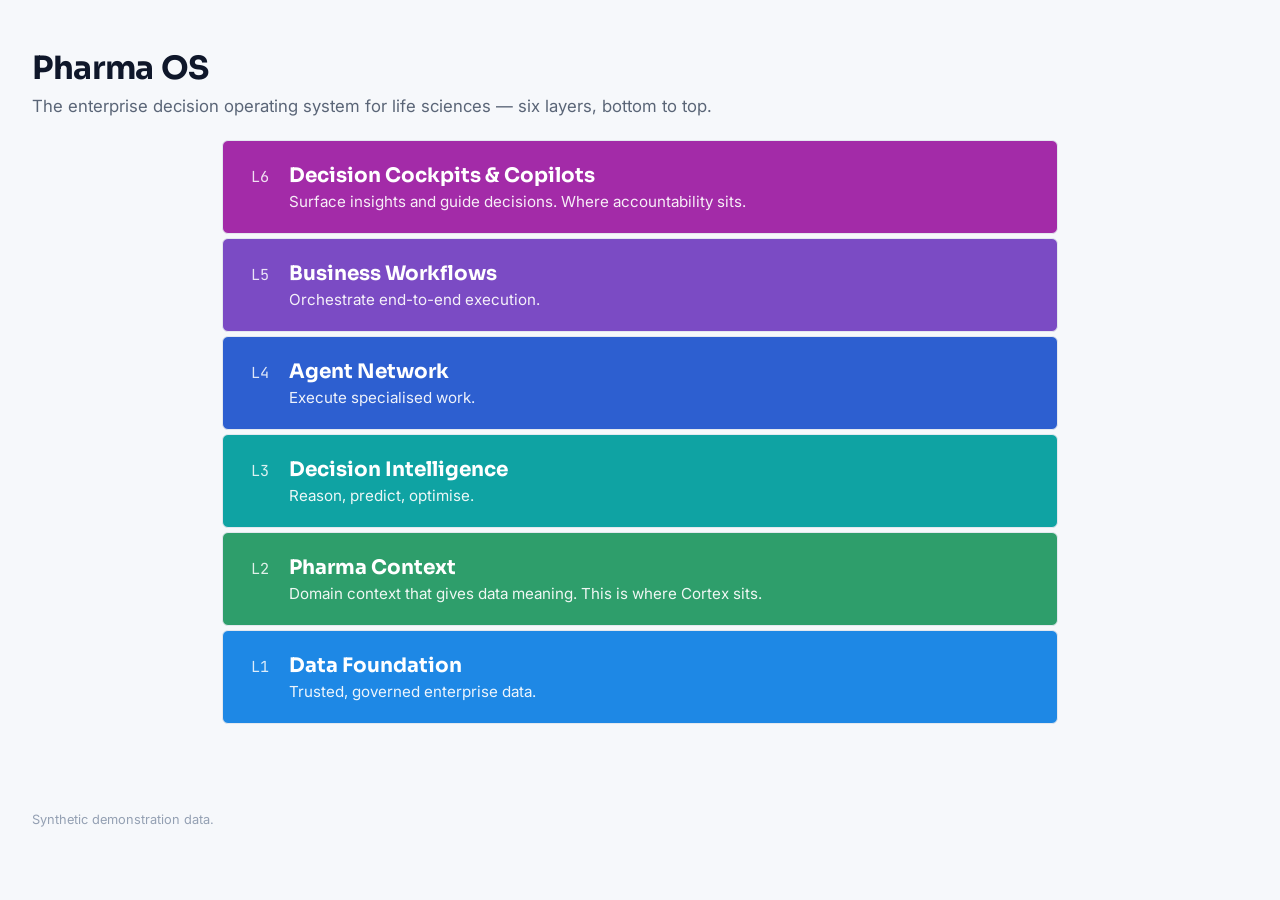
==== index.html @ 409413a5 "Add Step 1: six-layer stack skeleton index.html, styles.css and content.js — plain HTML/CSS/JS, no b" ====
<!DOCTYPE html>
<html lang="en">
<head>
  <meta charset="UTF-8">
  <meta name="viewport" content="width=device-width, initial-scale=1.0">
  <title>Pharma OS</title>
  <link rel="preconnect" href="https://fonts.googleapis.com">
  <link rel="preconnect" href="https://fonts.gstatic.com" crossorigin>
  <link href="https://fonts.googleapis.com/css2?family=Sora:wght@400;600;700&family=Inter:wght@400;500;600&family=JetBrains+Mono:wght@400;500&display=swap" rel="stylesheet">
  <link rel="stylesheet" href="styles.css">
</head>
<body>
  <header class="page-header">
    <h1>Pharma OS</h1>
    <p>The enterprise decision operating system for life sciences — six layers, bottom to top.</p>
  </header>

  <main>
    <div class="stack" id="stack"></div>
  </main>

  <footer class="page-footer">
    Synthetic demonstration data.
  </footer>

  <script src="content.js"></script>
  <script>
    const stack = document.getElementById("stack");

    PHARMA_OS_LAYERS.forEach((layer) => {
      const el = document.createElement("section");
      el.className = "layer";
      el.style.backgroundColor = `var(${layer.colorVar})`;

      el.innerHTML = `
        <span class="layer-number">L${layer.number}</span>
        <div class="layer-body">
          <h2 class="layer-name">${layer.name}</h2>
          <p class="layer-tagline">${layer.tagline}</p>
        </div>
      `;

      stack.appendChild(el);
    });
  </script>
</body>
</html>
---- styles.css ----
/* styles.css — shared styling for all Pharma OS pages.
   Colour tokens and type scale come from CLAUDE.md. Keep them here, in one place. */

:root {
  /* Layer colours — the stack ascends in colour, cool at the data layer to warm at decision layer */
  --l1-data:      #1E88E5;  /* Data Foundation       */
  --l2-context:   #2E9E6B;  /* Pharma Context        */
  --l3-intel:     #0FA3A3;  /* Decision Intelligence */
  --l4-agents:    #2D5FD0;  /* Agent Network         */
  --l5-workflow:  #7B4BC4;  /* Business Workflows    */
  --l6-cockpit:   #A32BA8;  /* Decision Cockpits     */

  --ink:        #0F172A;
  --ink-muted:  #5A6577;
  --ink-faint:  #94A0B3;
  --paper:      #FFFFFF;
  --canvas:     #F6F8FB;
  --hairline:   #E3E8EF;
  --gov:        #475569;   /* governance rail — deliberately neutral */
  --flag:       #B45309;   /* unconfirmed [?] items                 */

  --font-display: "Sora", sans-serif;
  --font-body: "Inter", sans-serif;
  --font-mono: "JetBrains Mono", monospace;
}

* {
  box-sizing: border-box;
}

html, body {
  margin: 0;
  padding: 0;
}

body {
  background: var(--canvas);
  color: var(--ink);
  font-family: var(--font-body);
  -webkit-font-smoothing: antialiased;
}

h1, h2, h3 {
  font-family: var(--font-display);
  margin: 0;
}

p {
  margin: 0;
}

a {
  color: inherit;
}

:focus-visible {
  outline: 2px solid var(--l4-agents);
  outline-offset: 2px;
}

.page-header {
  max-width: 1280px;
  margin: 0 auto;
  padding: 48px 32px 24px;
}

.page-header h1 {
  font-size: 2rem;
  letter-spacing: -0.01em;
}

.page-header p {
  color: var(--ink-muted);
  margin-top: 8px;
  font-size: 1.05rem;
}

/* --- Six-layer stack --- */

.stack {
  max-width: 900px;
  margin: 0 auto;
  padding: 0 32px 64px;
  display: flex;
  flex-direction: column-reverse; /* data is entry [0]; column-reverse puts it at the bottom */
  gap: 4px;
}

.layer {
  display: flex;
  align-items: baseline;
  gap: 20px;
  padding: 22px 28px;
  border-radius: 6px;
  color: #FFFFFF;
  border: 1px solid var(--hairline);
}

.layer-number {
  font-family: var(--font-mono);
  font-variant-numeric: tabular-nums;
  font-size: 0.95rem;
  opacity: 0.85;
  flex-shrink: 0;
}

.layer-body {
  display: flex;
  flex-direction: column;
  gap: 4px;
}

.layer-name {
  font-family: var(--font-display);
  font-size: 1.25rem;
}

.layer-tagline {
  font-family: var(--font-body);
  font-size: 0.95rem;
  opacity: 0.92;
}

.page-footer {
  max-width: 1280px;
  margin: 0 auto;
  padding: 24px 32px 48px;
  color: var(--ink-faint);
  font-size: 0.8rem;
}
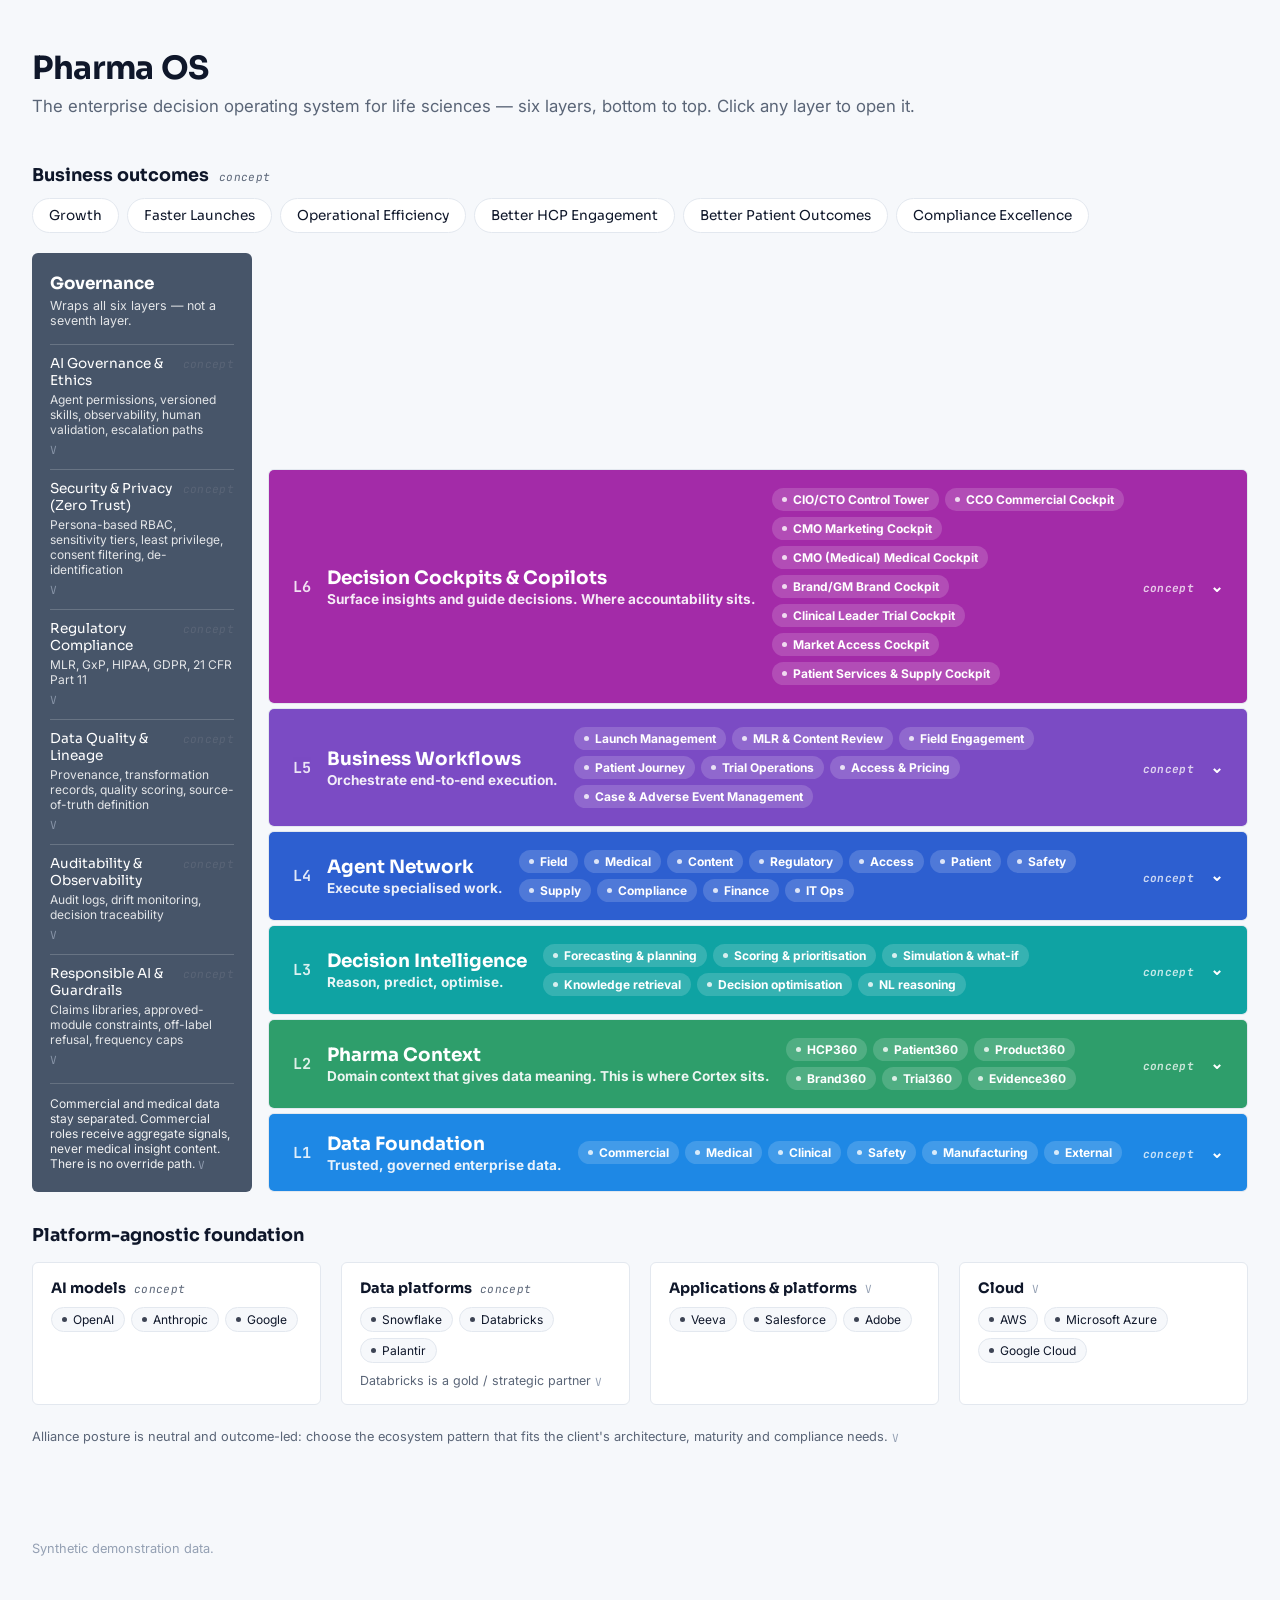
==== commit e108ed4e: "Add Step 2: full Pharma OS diagram with expand-in-place layers Adds the rest of the diagram from BRA" ====
--- a/index.html
+++ b/index.html
@@ -12,11 +12,23 @@
 <body>
   <header class="page-header">
     <h1>Pharma OS</h1>
-    <p>The enterprise decision operating system for life sciences — six layers, bottom to top.</p>
+    <p>The enterprise decision operating system for life sciences — six layers, bottom to top. Click any layer to open it.</p>
   </header>
 
   <main>
-    <div class="stack" id="stack"></div>
+    <section class="outcomes-band" id="outcomes-band" aria-label="Business outcomes"></section>
+
+    <div class="diagram">
+      <aside class="governance-rail" id="governance-rail" aria-label="Governance, applies to all six layers"></aside>
+      <div class="stack" id="stack" aria-label="The six layers of Pharma OS"></div>
+    </div>
+
+    <section class="platform-band" id="platform-band" aria-label="Platform-agnostic foundation">
+      <div class="platform-band-head">
+        <h2>Platform-agnostic foundation</h2>
+      </div>
+      <div class="platform-grid" id="platform-grid"></div>
+    </section>
   </main>
 
   <footer class="page-footer">
@@ -25,22 +37,30 @@
 
   <script src="content.js"></script>
   <script>
+    document.getElementById("outcomes-band").innerHTML = renderOutcomesBand();
+    document.getElementById("governance-rail").innerHTML = renderGovernanceRail();
+    document.getElementById("platform-grid").innerHTML = renderPlatformBand();
+
     const stack = document.getElementById("stack");
+    stack.innerHTML = PHARMA_OS_LAYERS.map(renderLayerBlock).join("");
 
-    PHARMA_OS_LAYERS.forEach((layer) => {
-      const el = document.createElement("section");
-      el.className = "layer";
-      el.style.backgroundColor = `var(${layer.colorVar})`;
+    stack.addEventListener("click", (event) => {
+      const header = event.target.closest(".layer-header");
+      if (!header) return;
 
-      el.innerHTML = `
-        <span class="layer-number">L${layer.number}</span>
-        <div class="layer-body">
-          <h2 class="layer-name">${layer.name}</h2>
-          <p class="layer-tagline">${layer.tagline}</p>
-        </div>
-      `;
+      const layerEl = header.closest(".layer");
+      const isExpanded = layerEl.getAttribute("data-expanded") === "true";
 
-      stack.appendChild(el);
+      // Accordion: only one layer open at a time, so the stack stays one object.
+      stack.querySelectorAll(".layer").forEach((el) => {
+        el.removeAttribute("data-expanded");
+        el.querySelector(".layer-header").setAttribute("aria-expanded", "false");
+      });
+
+      if (!isExpanded) {
+        layerEl.setAttribute("data-expanded", "true");
+        header.setAttribute("aria-expanded", "true");
+      }
     });
   </script>
 </body>
--- a/styles.css
+++ b/styles.css
@@ -75,25 +75,182 @@
   font-size: 1.05rem;
 }
 
-/* --- Six-layer stack --- */
-
-.stack {
-  max-width: 900px;
+main {
+  max-width: 1280px;
   margin: 0 auto;
   padding: 0 32px 64px;
+}
+
+/* --- Confidence tags --- */
+
+.tag {
+  font-family: var(--font-mono);
+  font-size: 0.7rem;
+  letter-spacing: 0.03em;
+  white-space: nowrap;
+  vertical-align: middle;
+}
+
+.tag-v {
+  color: var(--ink-faint);
+}
+
+.tag-c {
+  color: var(--ink-muted);
+  font-style: italic;
+}
+
+.tag-flag {
+  display: inline-block;
+  color: #FFFFFF;
+  background: var(--flag);
+  font-family: var(--font-body);
+  font-weight: 600;
+  font-style: normal;
+  text-transform: uppercase;
+  padding: 2px 8px;
+  border-radius: 4px;
+}
+
+/* --- Business outcomes band (top) --- */
+
+.outcomes-band {
+  padding: 24px 0 20px;
+}
+
+.band-head {
+  display: flex;
+  align-items: baseline;
+  gap: 10px;
+  margin-bottom: 12px;
+}
+
+.band-head h2 {
+  font-size: 1.1rem;
+}
+
+.outcomes-list {
+  list-style: none;
+  margin: 0;
+  padding: 0;
+  display: flex;
+  flex-wrap: wrap;
+  gap: 8px;
+}
+
+.outcome-chip {
+  font-family: var(--font-display);
+  font-size: 0.85rem;
+  color: var(--ink);
+  background: var(--paper);
+  border: 1px solid var(--hairline);
+  border-radius: 999px;
+  padding: 8px 16px;
+}
+
+/* --- Diagram: governance rail + stack --- */
+
+.diagram {
+  display: flex;
+  align-items: stretch;
+  gap: 16px;
+}
+
+.governance-rail {
+  flex: 0 0 220px;
+  background: var(--gov);
+  color: #FFFFFF;
+  border-radius: 6px;
+  padding: 20px 18px;
+  display: flex;
+  flex-direction: column;
+}
+
+.governance-rail-head h2 {
+  font-size: 1.05rem;
+}
+
+.governance-sub {
+  font-size: 0.78rem;
+  opacity: 0.85;
+  margin-top: 4px;
+}
+
+.governance-list {
+  list-style: none;
+  margin: 16px 0 0;
+  padding: 0;
+  flex: 1;
+  display: flex;
+  flex-direction: column;
+  justify-content: space-between;
+  gap: 12px;
+}
+
+.governance-item {
+  border-top: 1px solid rgba(255, 255, 255, 0.18);
+  padding-top: 10px;
+}
+
+.governance-name {
+  font-family: var(--font-display);
+  font-size: 0.85rem;
+  display: flex;
+  align-items: baseline;
+  gap: 6px;
+}
+
+.governance-detail {
+  font-size: 0.75rem;
+  opacity: 0.85;
+  margin-top: 3px;
+  display: flex;
+  align-items: baseline;
+  gap: 6px;
+  flex-wrap: wrap;
+}
+
+.governance-separation {
+  margin-top: 16px;
+  padding-top: 12px;
+  border-top: 1px solid rgba(255, 255, 255, 0.18);
+  font-size: 0.75rem;
+  opacity: 0.92;
+}
+
+/* --- Six-layer stack --- */
+
+.stack {
+  flex: 1;
+  min-width: 0;
   display: flex;
   flex-direction: column-reverse; /* data is entry [0]; column-reverse puts it at the bottom */
   gap: 4px;
 }
 
 .layer {
-  display: flex;
-  align-items: baseline;
-  gap: 20px;
-  padding: 22px 28px;
   border-radius: 6px;
+  overflow: hidden;
+  border: 1px solid var(--hairline);
+}
+
+.layer-heading-wrap {
+  margin: 0;
+}
+
+.layer-header {
+  width: 100%;
+  display: flex;
+  align-items: center;
+  flex-wrap: wrap;
+  gap: 16px;
+  padding: 18px 24px;
+  background: var(--layer-color);
   color: #FFFFFF;
-  border: 1px solid var(--hairline);
+  border: none;
+  cursor: pointer;
+  font: inherit;
+  text-align: left;
 }
 
 .layer-number {
@@ -104,21 +261,213 @@
   flex-shrink: 0;
 }
 
-.layer-body {
+.layer-heading-text {
   display: flex;
   flex-direction: column;
-  gap: 4px;
+  gap: 2px;
+  flex-shrink: 0;
 }
 
 .layer-name {
   font-family: var(--font-display);
-  font-size: 1.25rem;
+  font-size: 1.15rem;
 }
 
 .layer-tagline {
   font-family: var(--font-body);
+  font-size: 0.85rem;
+  opacity: 0.9;
+}
+
+.layer-chips {
+  display: flex;
+  flex-wrap: wrap;
+  gap: 6px;
+  flex: 1;
+  min-width: 200px;
+}
+
+.chip {
+  display: inline-flex;
+  align-items: center;
+  gap: 6px;
+  font-family: var(--font-body);
+  font-size: 0.75rem;
+  background: rgba(255, 255, 255, 0.16);
+  border-radius: 999px;
+  padding: 4px 10px;
+  white-space: nowrap;
+}
+
+.chip-dot {
+  width: 5px;
+  height: 5px;
+  border-radius: 50%;
+  background: currentColor;
+  opacity: 0.8;
+  flex-shrink: 0;
+}
+
+.layer-chip-tag .tag-v,
+.layer-chip-tag .tag-c {
+  color: rgba(255, 255, 255, 0.75);
+}
+
+.layer-chevron {
+  margin-left: auto;
+  flex-shrink: 0;
+  font-size: 1rem;
+  transition: transform 200ms ease;
+}
+
+.layer[data-expanded="true"] .layer-chevron {
+  transform: rotate(180deg);
+}
+
+.layer-detail-wrapper {
+  display: grid;
+  grid-template-rows: 0fr;
+  background: var(--paper);
+  transition: grid-template-rows 280ms ease;
+}
+
+.layer[data-expanded="true"] .layer-detail-wrapper {
+  grid-template-rows: 1fr;
+}
+
+.layer-detail-inner {
+  overflow: hidden;
+  min-height: 0;
+}
+
+.detail-grid {
+  display: grid;
+  grid-template-columns: 1fr 1fr;
+  gap: 20px 32px;
+  padding: 24px;
+}
+
+.detail-block h3 {
   font-size: 0.95rem;
-  opacity: 0.92;
+  margin-bottom: 8px;
+}
+
+.detail-block p {
+  font-size: 0.9rem;
+  line-height: 1.5;
+  color: var(--ink);
+}
+
+.detail-honesty {
+  margin-top: 8px;
+  font-style: italic;
+  color: var(--ink-muted);
+  font-size: 0.85rem;
+}
+
+.detail-empty {
+  font-size: 0.85rem;
+  color: var(--ink-faint);
+  font-style: italic;
+}
+
+.detail-subgroup {
+  margin-bottom: 14px;
+}
+
+.detail-subgroup:last-child {
+  margin-bottom: 0;
+}
+
+.detail-subgroup-head {
+  display: flex;
+  align-items: baseline;
+  gap: 8px;
+  margin-bottom: 6px;
+}
+
+.detail-subgroup-head h4 {
+  font-family: var(--font-display);
+  font-size: 0.8rem;
+  color: var(--ink-muted);
+  text-transform: uppercase;
+  letter-spacing: 0.03em;
+}
+
+.chip-list {
+  list-style: none;
+  margin: 0;
+  padding: 0;
+  display: flex;
+  flex-wrap: wrap;
+  gap: 6px;
+}
+
+.chip-list .chip {
+  background: var(--canvas);
+  border: 1px solid var(--hairline);
+  color: var(--ink);
+}
+
+.asset-list {
+  list-style: none;
+  margin: 0;
+  padding: 0;
+  display: flex;
+  flex-direction: column;
+  gap: 6px;
+  font-size: 0.9rem;
+}
+
+/* --- Platform-agnostic band (bottom) --- */
+
+.platform-band {
+  padding: 32px 0 8px;
+}
+
+.platform-band-head {
+  margin-bottom: 16px;
+}
+
+.platform-band-head h2 {
+  font-size: 1.1rem;
+}
+
+.platform-grid {
+  display: grid;
+  grid-template-columns: repeat(4, 1fr);
+  gap: 20px;
+}
+
+.platform-category {
+  background: var(--paper);
+  border: 1px solid var(--hairline);
+  border-radius: 6px;
+  padding: 16px 18px;
+}
+
+.platform-category-head {
+  display: flex;
+  align-items: baseline;
+  gap: 8px;
+  margin-bottom: 10px;
+}
+
+.platform-category-head h3 {
+  font-size: 0.9rem;
+}
+
+.platform-note {
+  margin-top: 10px;
+  font-size: 0.78rem;
+  color: var(--ink-muted);
+}
+
+.platform-alliance-note {
+  grid-column: 1 / -1;
+  margin-top: 4px;
+  font-size: 0.8rem;
+  color: var(--ink-muted);
 }
 
 .page-footer {
@@ -128,3 +477,10 @@
   color: var(--ink-faint);
   font-size: 0.8rem;
 }
+
+@media (prefers-reduced-motion: reduce) {
+  .layer-chevron,
+  .layer-detail-wrapper {
+    transition: none;
+  }
+}
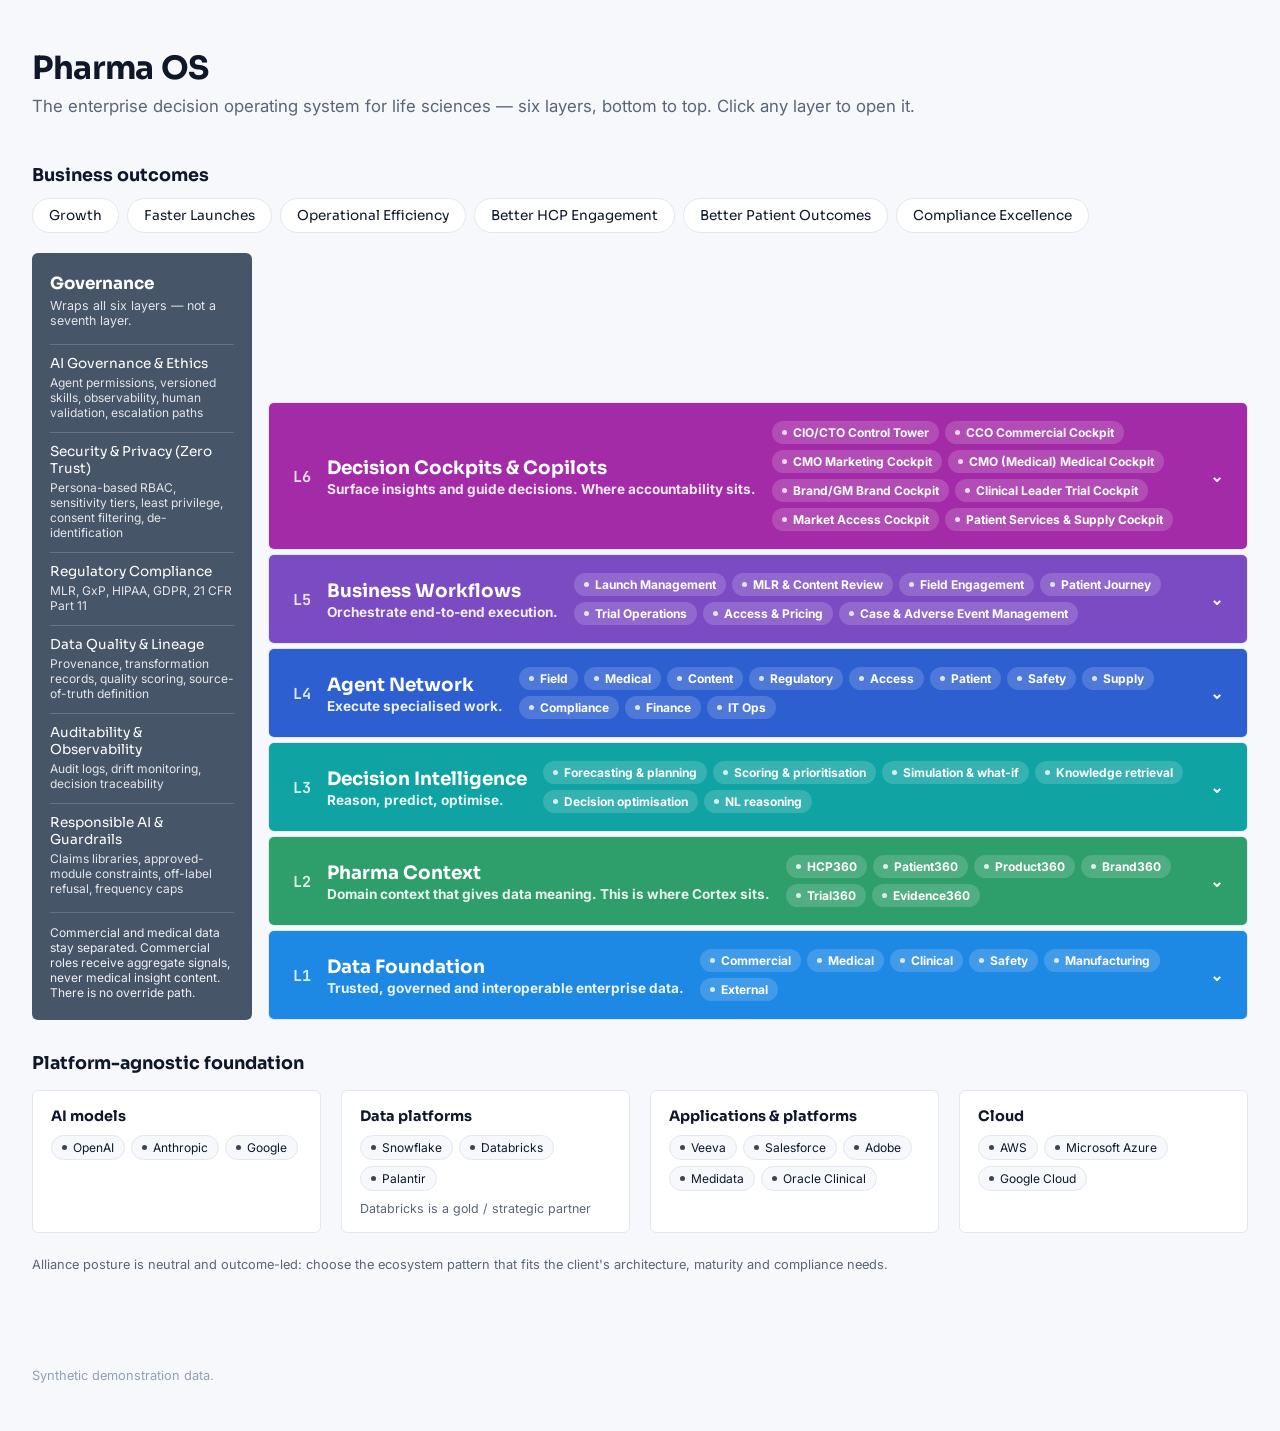
==== commit 687ef345: "Redesign / with commercial/medical/clinical domain tabs, drop visible confidence badges Rebuilds the" ====
--- a/index.html
+++ b/index.html
@@ -45,6 +45,25 @@
     stack.innerHTML = PHARMA_OS_LAYERS.map(renderLayerBlock).join("");
 
     stack.addEventListener("click", (event) => {
+      const tab = event.target.closest(".domain-tab");
+      if (tab) {
+        const layerEl = tab.closest(".layer");
+        const domain = tab.dataset.domain;
+
+        layerEl.querySelectorAll(".domain-tab").forEach((t) => {
+          const active = t === tab;
+          t.classList.toggle("is-active", active);
+          t.setAttribute("aria-pressed", String(active));
+        });
+        layerEl.querySelectorAll("[data-leader-panel]").forEach((p) => {
+          p.classList.toggle("is-active", p.dataset.leaderPanel === domain);
+        });
+        layerEl.querySelectorAll("[data-source-group]").forEach((g) => {
+          g.classList.toggle("is-active", g.dataset.sourceGroup === domain);
+        });
+        return;
+      }
+
       const header = event.target.closest(".layer-header");
       if (!header) return;
 
--- a/styles.css
+++ b/styles.css
@@ -18,6 +18,18 @@
   --hairline:   #E3E8EF;
   --gov:        #475569;   /* governance rail — deliberately neutral */
   --flag:       #B45309;   /* unconfirmed [?] items                 */
+  --trend-up:   #15803D;   /* regional trend indicators, cockpit only */
+  --trend-down: #B42318;
+
+  /* Commercial Growth OS steps 01-07 — magenta to blue, endpoints match
+     --l6-cockpit and --l1-data so the chain visually closes the loop with the stack */
+  --step-01: #A32BA8;
+  --step-02: #8D3BB2;
+  --step-03: #774ABC;
+  --step-04: #615AC7;
+  --step-05: #4A69D1;
+  --step-06: #3479DB;
+  --step-07: #1E88E5;
 
   --font-display: "Sora", sans-serif;
   --font-body: "Inter", sans-serif;
@@ -62,6 +74,21 @@
   max-width: 1280px;
   margin: 0 auto;
   padding: 48px 32px 24px;
+}
+
+.page-eyebrow {
+  font-size: 0.85rem;
+  margin-bottom: 10px;
+}
+
+.page-eyebrow a {
+  color: var(--ink-muted);
+  text-decoration: none;
+}
+
+.page-eyebrow a:hover,
+.page-eyebrow a:focus-visible {
+  text-decoration: underline;
 }
 
 .page-header h1 {
@@ -371,6 +398,211 @@
   font-style: italic;
 }
 
+.detail-route {
+  padding: 0 24px 24px;
+}
+
+.detail-route-link {
+  display: inline-block;
+  font-family: var(--font-display);
+  font-size: 0.9rem;
+  color: var(--layer-color);
+  border: 1px solid var(--layer-color);
+  border-radius: 6px;
+  padding: 8px 16px;
+  text-decoration: none;
+}
+
+.detail-route-link:hover,
+.detail-route-link:focus-visible {
+  background: var(--layer-color);
+  color: #FFFFFF;
+}
+
+/* --- Domain tabs (Commercial / Medical / Clinical) --- */
+
+.detail-toolbar {
+  padding: 18px 24px 0;
+}
+
+.domain-tabs {
+  display: flex;
+  flex-wrap: wrap;
+  gap: 6px;
+}
+
+.domain-tab {
+  font-family: var(--font-body);
+  font-size: 0.82rem;
+  font-weight: 500;
+  color: var(--ink-muted);
+  background: var(--canvas);
+  border: 1px solid var(--hairline);
+  border-radius: 999px;
+  padding: 6px 14px;
+  cursor: pointer;
+}
+
+.domain-tab:hover {
+  border-color: var(--ink-faint);
+  color: var(--ink);
+}
+
+.domain-tab.is-active {
+  background: var(--layer-color);
+  border-color: var(--layer-color);
+  color: #FFFFFF;
+}
+
+/* --- Flow row: a short process chain under "what it does" --- */
+
+.flow-row {
+  display: flex;
+  flex-wrap: wrap;
+  align-items: center;
+  gap: 6px;
+  margin-top: 14px;
+}
+
+.flow-chip {
+  background: var(--canvas);
+  border: 1px solid var(--hairline);
+  color: var(--ink);
+}
+
+.flow-arrow {
+  color: var(--ink-faint);
+  font-size: 0.85rem;
+}
+
+/* --- Leader panels: why it matters, one domain visible at a time --- */
+
+.leader-panels {
+  margin-top: 20px;
+}
+
+.leader-panel {
+  display: none;
+}
+
+.leader-panel.is-active {
+  display: block;
+}
+
+.leader-panel h3 {
+  font-size: 0.95rem;
+  margin-bottom: 6px;
+}
+
+.leader-panel p {
+  font-size: 0.88rem;
+  line-height: 1.55;
+  color: var(--ink-muted);
+}
+
+.detail-separation-note {
+  margin-top: 14px;
+  padding: 10px 12px;
+  border-left: 2px solid var(--l4-agents);
+  background: var(--canvas);
+  font-size: 0.78rem;
+  line-height: 1.5;
+  color: var(--ink-muted);
+}
+
+/* --- Source groups: what's inside it, one domain visible at a time --- */
+
+.source-group {
+  display: none;
+}
+
+.source-group.is-active {
+  display: block;
+}
+
+/* --- Indegene assets: hover/focus reveals a tooltip explanation --- */
+
+.asset-area {
+  margin-top: 20px;
+  padding-top: 16px;
+  border-top: 1px solid var(--hairline);
+}
+
+.asset-area h4 {
+  font-family: var(--font-display);
+  font-size: 0.8rem;
+  color: var(--ink-muted);
+  text-transform: uppercase;
+  letter-spacing: 0.03em;
+  margin-bottom: 10px;
+}
+
+.asset-hint {
+  font-family: var(--font-body);
+  font-size: 0.72rem;
+  text-transform: none;
+  letter-spacing: normal;
+  color: var(--ink-faint);
+  font-style: italic;
+  margin-left: 6px;
+}
+
+.asset-list {
+  display: flex;
+  flex-wrap: wrap;
+  gap: 8px;
+}
+
+.asset {
+  position: relative;
+  font-family: var(--font-body);
+  font-size: 0.82rem;
+  font-weight: 500;
+  color: var(--layer-color);
+  background: var(--canvas);
+  border: 1px solid var(--hairline);
+  border-radius: 6px;
+  padding: 8px 12px;
+  cursor: help;
+}
+
+.asset:hover,
+.asset:focus-visible {
+  background: var(--paper);
+  border-color: var(--layer-color);
+  outline: none;
+}
+
+.asset::after {
+  content: attr(data-tooltip);
+  position: absolute;
+  z-index: 3;
+  left: 0;
+  bottom: calc(100% + 8px);
+  width: min(320px, 70vw);
+  padding: 10px 12px;
+  border-radius: 6px;
+  background: var(--ink);
+  color: #FFFFFF;
+  font-family: var(--font-body);
+  font-size: 0.78rem;
+  font-weight: 400;
+  line-height: 1.5;
+  text-align: left;
+  visibility: hidden;
+  opacity: 0;
+  transform: translateY(4px);
+  transition: opacity 150ms ease, transform 150ms ease;
+  pointer-events: none;
+}
+
+.asset:hover::after,
+.asset:focus-visible::after {
+  visibility: visible;
+  opacity: 1;
+  transform: translateY(0);
+}
+
 .detail-subgroup {
   margin-bottom: 14px;
 }
@@ -478,9 +710,626 @@
   font-size: 0.8rem;
 }
 
+/* --- Commercial Growth OS (/commercial) --- */
+
+.commercial-intro {
+  padding: 8px 0 28px;
+  display: flex;
+  align-items: baseline;
+  gap: 10px;
+  max-width: 760px;
+}
+
+.commercial-intro p {
+  color: var(--ink-muted);
+  font-size: 0.95rem;
+}
+
+.chain {
+  display: flex;
+  gap: 4px;
+  overflow-x: auto;
+  padding-bottom: 8px;
+}
+
+.cstep {
+  flex: 0 0 260px;
+  background: var(--step-color);
+  color: #FFFFFF;
+  border-radius: 6px;
+  padding: 20px;
+  display: flex;
+  flex-direction: column;
+  gap: 14px;
+}
+
+.cstep-head {
+  display: flex;
+  align-items: baseline;
+  gap: 10px;
+}
+
+.cstep-number {
+  font-family: var(--font-mono);
+  font-variant-numeric: tabular-nums;
+  font-size: 0.9rem;
+  opacity: 0.85;
+}
+
+.cstep-name {
+  font-family: var(--font-display);
+  font-size: 1.05rem;
+  line-height: 1.25;
+}
+
+.cstep-description {
+  font-size: 0.85rem;
+  opacity: 0.95;
+  line-height: 1.4;
+}
+
+.cstep-block h3 {
+  font-family: var(--font-display);
+  font-size: 0.72rem;
+  text-transform: uppercase;
+  letter-spacing: 0.03em;
+  opacity: 0.8;
+  margin-bottom: 6px;
+}
+
+.cstep-block p {
+  font-size: 0.82rem;
+  line-height: 1.45;
+}
+
+.cstep .chip-list {
+  list-style: none;
+  margin: 0;
+  padding: 0;
+  display: flex;
+  flex-wrap: wrap;
+  gap: 6px;
+}
+
+.cstep .chip {
+  display: inline-flex;
+  align-items: center;
+  gap: 6px;
+  font-size: 0.75rem;
+  background: rgba(255, 255, 255, 0.16);
+  border-radius: 999px;
+  padding: 4px 10px;
+}
+
+.cstep .chip-flag {
+  background: var(--flag);
+  font-weight: 600;
+}
+
+.cstep-concept h3 {
+  opacity: 1;
+}
+
+/* --- Foundation band (same six layers, reduced to a strip) --- */
+
+.foundation-band {
+  padding: 36px 0 8px;
+}
+
+.foundation-band-head {
+  display: flex;
+  align-items: baseline;
+  justify-content: space-between;
+  gap: 12px;
+  margin-bottom: 12px;
+  flex-wrap: wrap;
+}
+
+.foundation-band-head h2 {
+  font-size: 1.05rem;
+}
+
+.foundation-band-link {
+  font-family: var(--font-body);
+  font-size: 0.85rem;
+  color: var(--ink-muted);
+  text-decoration: underline;
+}
+
+.foundation-strip {
+  display: flex;
+  gap: 4px;
+}
+
+.foundation-segment {
+  flex: 1;
+  background: var(--layer-color);
+  color: #FFFFFF;
+  border-radius: 4px;
+  padding: 10px 14px;
+  display: flex;
+  align-items: baseline;
+  gap: 8px;
+  min-width: 0;
+}
+
+.foundation-number {
+  font-family: var(--font-mono);
+  font-size: 0.72rem;
+  opacity: 0.85;
+  flex-shrink: 0;
+}
+
+.foundation-name {
+  font-family: var(--font-body);
+  font-size: 0.78rem;
+  white-space: nowrap;
+  overflow: hidden;
+  text-overflow: ellipsis;
+}
+
+.page-next {
+  margin-top: 32px;
+  font-family: var(--font-display);
+  font-size: 0.95rem;
+}
+
+.page-next a {
+  color: var(--l4-agents);
+  text-decoration: none;
+}
+
+.page-next a:hover,
+.page-next a:focus-visible {
+  text-decoration: underline;
+}
+
+/* --- Personas (/login) --- */
+
+.login-intro {
+  color: var(--ink-muted);
+  font-size: 0.95rem;
+  max-width: 640px;
+  margin-top: 4px;
+}
+
+.persona-form {
+  padding: 28px 0 8px;
+}
+
+.persona-grid {
+  display: grid;
+  grid-template-columns: repeat(3, 1fr);
+  gap: 16px;
+  list-style: none;
+  margin: 0 0 28px;
+  padding: 0;
+}
+
+.persona-card {
+  position: relative;
+  display: flex;
+  flex-direction: column;
+  gap: 8px;
+  background: var(--paper);
+  border: 1px solid var(--hairline);
+  border-radius: 6px;
+  padding: 20px;
+  cursor: pointer;
+}
+
+.persona-card input {
+  position: absolute;
+  width: 1px;
+  height: 1px;
+  opacity: 0;
+}
+
+.persona-card:has(input:checked) {
+  border-color: var(--l4-agents);
+  background: color-mix(in srgb, var(--l4-agents) 6%, var(--paper));
+}
+
+.persona-card:focus-within {
+  outline: 2px solid var(--l4-agents);
+  outline-offset: 2px;
+}
+
+.persona-radio {
+  position: absolute;
+  top: 20px;
+  right: 20px;
+  width: 16px;
+  height: 16px;
+  border-radius: 50%;
+  border: 1px solid var(--ink-faint);
+}
+
+.persona-card input:checked + .persona-radio {
+  border-color: var(--l4-agents);
+  border-width: 5px;
+}
+
+.persona-name {
+  font-family: var(--font-display);
+  font-size: 1.05rem;
+  padding-right: 28px;
+}
+
+.persona-field {
+  font-size: 0.85rem;
+  color: var(--ink-muted);
+  line-height: 1.4;
+}
+
+.persona-field-label {
+  font-family: var(--font-display);
+  font-size: 0.7rem;
+  text-transform: uppercase;
+  letter-spacing: 0.03em;
+  color: var(--ink-faint);
+  display: block;
+  margin-bottom: 2px;
+}
+
+.persona-separation-note {
+  max-width: 720px;
+  font-size: 0.85rem;
+  color: var(--ink-muted);
+  margin-bottom: 24px;
+}
+
+.continue-button {
+  font-family: var(--font-display);
+  font-size: 0.95rem;
+  color: #FFFFFF;
+  background: var(--l4-agents);
+  border: none;
+  border-radius: 6px;
+  padding: 12px 24px;
+  cursor: pointer;
+}
+
+.continue-button:hover,
+.continue-button:focus-visible {
+  background: color-mix(in srgb, var(--l4-agents) 85%, black);
+}
+
+/* --- Cockpit (/os) --- */
+
+.cockpit-header-meta {
+  color: var(--ink-muted);
+  font-size: 0.95rem;
+  margin-top: 4px;
+}
+
+.cockpit-header-meta strong {
+  color: var(--ink);
+  font-weight: 600;
+}
+
+.persona-note {
+  margin-top: 10px;
+  font-size: 0.82rem;
+  color: var(--flag);
+}
+
+.cockpit-section {
+  padding: 32px 0;
+  border-top: 1px solid var(--hairline);
+}
+
+.cockpit-section:first-of-type {
+  border-top: none;
+}
+
+.cockpit-section h2 {
+  font-size: 1.15rem;
+  margin-bottom: 4px;
+}
+
+.cockpit-section-sub {
+  color: var(--ink-muted);
+  font-size: 0.88rem;
+  margin-bottom: 20px;
+}
+
+.hero-row {
+  display: flex;
+  gap: 40px;
+  align-items: flex-start;
+  flex-wrap: wrap;
+}
+
+.hero-metric-block {
+  flex: 0 0 260px;
+}
+
+.hero-chart-block {
+  flex: 1;
+  min-width: 320px;
+}
+
+.line-chart {
+  width: 100%;
+  height: auto;
+  display: block;
+}
+
+.chart-x-labels {
+  display: flex;
+  justify-content: space-between;
+  font-family: var(--font-mono);
+  font-size: 0.72rem;
+  color: var(--ink-faint);
+  margin-top: 4px;
+}
+
+/* --- Clickable metrics with provenance reveal --- */
+
+.metric {
+  margin-bottom: 12px;
+}
+
+.metric-toggle {
+  display: block;
+  text-align: left;
+  background: none;
+  border: none;
+  padding: 0;
+  cursor: pointer;
+  font: inherit;
+  color: inherit;
+}
+
+.metric-value {
+  display: block;
+  font-family: var(--font-display);
+  font-size: 2rem;
+  color: var(--ink);
+  line-height: 1.15;
+}
+
+.metric-label {
+  display: block;
+  font-size: 0.82rem;
+  color: var(--ink-muted);
+  text-decoration: underline dotted;
+  text-underline-offset: 3px;
+}
+
+.metric-toggle:hover .metric-label,
+.metric-toggle:focus-visible .metric-label {
+  color: var(--l4-agents);
+}
+
+.metric-detail {
+  margin-top: 8px;
+  padding: 10px 12px;
+  background: var(--canvas);
+  border-radius: 4px;
+  font-size: 0.8rem;
+}
+
+.metric-detail-line {
+  color: var(--ink);
+  margin-bottom: 4px;
+}
+
+.metric-provenance {
+  color: var(--ink-muted);
+  font-family: var(--font-mono);
+  font-size: 0.72rem;
+}
+
+.finding-metrics .metric-value {
+  font-size: 1.3rem;
+}
+
+/* --- Regional split --- */
+
+.region-grid {
+  display: grid;
+  grid-template-columns: repeat(4, 1fr);
+  gap: 16px;
+}
+
+.region-card {
+  background: var(--paper);
+  border: 1px solid var(--hairline);
+  border-radius: 6px;
+  padding: 16px;
+}
+
+.region-card-head {
+  display: flex;
+  align-items: baseline;
+  justify-content: space-between;
+  margin-bottom: 8px;
+}
+
+.region-card-head h3 {
+  font-size: 0.95rem;
+}
+
+.region-change {
+  font-family: var(--font-mono);
+  font-size: 0.8rem;
+  font-weight: 600;
+}
+
+.region-change-up {
+  color: var(--trend-up);
+}
+
+.region-change-down {
+  color: var(--trend-down);
+}
+
+.region-latest {
+  font-size: 0.78rem;
+  color: var(--ink-muted);
+  margin-top: 6px;
+}
+
+/* --- Findings --- */
+
+.findings-list {
+  display: flex;
+  flex-direction: column;
+  gap: 20px;
+}
+
+.finding-card {
+  background: var(--paper);
+  border: 1px solid var(--hairline);
+  border-radius: 6px;
+  padding: 24px;
+}
+
+.finding-card h3 {
+  font-family: var(--font-display);
+  font-size: 1.1rem;
+  margin-bottom: 8px;
+}
+
+.finding-summary {
+  color: var(--ink-muted);
+  font-size: 0.92rem;
+  line-height: 1.5;
+  margin-bottom: 16px;
+  max-width: 720px;
+}
+
+.finding-metrics {
+  display: flex;
+  flex-wrap: wrap;
+  gap: 28px;
+  margin-bottom: 16px;
+}
+
+.finding-regions {
+  list-style: none;
+  margin: 0 0 20px;
+  padding: 0;
+  display: flex;
+  flex-wrap: wrap;
+  gap: 10px 20px;
+  font-size: 0.85rem;
+}
+
+.finding-meta {
+  border-top: 1px solid var(--hairline);
+  padding-top: 16px;
+  display: flex;
+  flex-direction: column;
+  gap: 10px;
+}
+
+.finding-meta-row {
+  display: flex;
+  align-items: baseline;
+  gap: 12px;
+  flex-wrap: wrap;
+}
+
+.finding-meta-label {
+  flex: 0 0 160px;
+  font-family: var(--font-display);
+  font-size: 0.72rem;
+  text-transform: uppercase;
+  letter-spacing: 0.03em;
+  color: var(--ink-faint);
+}
+
+.finding-layers,
+.finding-agents {
+  display: flex;
+  flex-wrap: wrap;
+  gap: 6px;
+}
+
+.finding-layer-chip {
+  font-size: 0.75rem;
+  color: #FFFFFF;
+  background: var(--chip-color);
+  border-radius: 999px;
+  padding: 4px 10px;
+}
+
+.finding-agent-chip {
+  display: inline-flex;
+  align-items: center;
+  gap: 6px;
+  font-size: 0.8rem;
+  color: var(--ink);
+  background: var(--canvas);
+  border: 1px solid var(--hairline);
+  border-radius: 999px;
+  padding: 4px 6px 4px 10px;
+}
+
+.finding-owner {
+  font-size: 0.85rem;
+  color: var(--ink);
+}
+
+.tier-badge {
+  display: inline-block;
+  font-family: var(--font-mono);
+  font-size: 0.68rem;
+  font-weight: 600;
+  color: #FFFFFF;
+  border-radius: 4px;
+  padding: 1px 6px;
+}
+
+.tier-t1 { background: var(--l4-agents); }
+.tier-t2 { background: var(--flag); }
+.tier-t3 { background: var(--gov); }
+
+/* --- Autonomy tier legend --- */
+
+.autonomy-legend {
+  background: var(--canvas);
+  border: 1px solid var(--hairline);
+  border-radius: 6px;
+  padding: 16px 20px;
+  margin-bottom: 20px;
+}
+
+.autonomy-legend-head {
+  display: flex;
+  align-items: baseline;
+  gap: 8px;
+  margin-bottom: 10px;
+}
+
+.autonomy-legend-head h3 {
+  font-size: 0.9rem;
+}
+
+.autonomy-legend-list {
+  list-style: none;
+  margin: 0;
+  padding: 0;
+  display: flex;
+  flex-wrap: wrap;
+  gap: 8px 24px;
+  font-size: 0.82rem;
+  color: var(--ink-muted);
+}
+
+.autonomy-legend-list li {
+  display: flex;
+  align-items: center;
+  gap: 6px;
+}
+
 @media (prefers-reduced-motion: reduce) {
   .layer-chevron,
-  .layer-detail-wrapper {
+  .layer-detail-wrapper,
+  .asset::after {
     transition: none;
   }
 }
